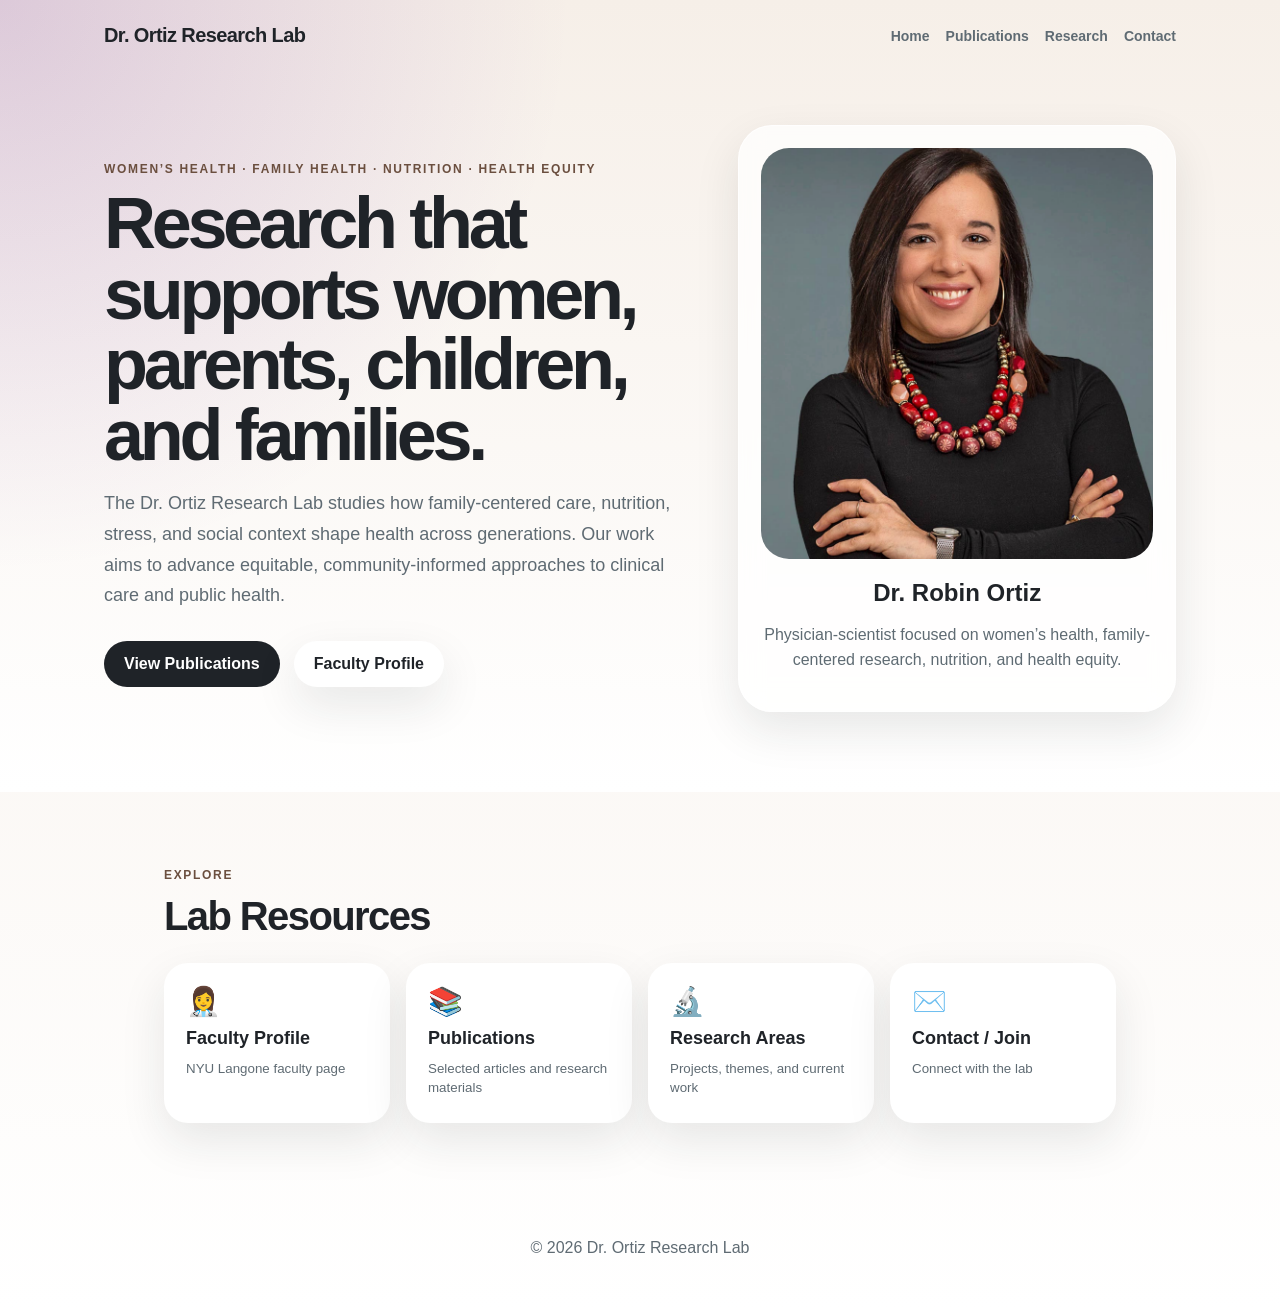
==== index.html @ 75bac5b7 "Add files via upload" ====
<!DOCTYPE html>
<html lang="en">
<head>
  <meta charset="UTF-8" />
  <meta name="viewport" content="width=device-width, initial-scale=1.0" />
  <title>Dr. Ortiz Research Lab</title>
  <link rel="stylesheet" href="style.css" />
</head>
<body>
  <header class="hero">
    <nav class="nav">
      <a class="brand" href="index.html">Dr. Ortiz Research Lab</a>
      <div class="nav-links">
        <a href="index.html">Home</a>
        <a href="publications.html">Publications</a>
        <a href="research.html">Research</a>
        <a href="contact.html">Contact</a>
      </div>
    </nav>

    <section class="hero-content">
      <div class="hero-text">
        <p class="eyebrow">Women’s Health · Family Health · Nutrition · Health Equity</p>
        <h1>Research that supports women, parents, children, and families.</h1>
        <p class="intro">
          The Dr. Ortiz Research Lab studies how family-centered care, nutrition, stress, and social context shape health across generations. Our work aims to advance equitable, community-informed approaches to clinical care and public health.
        </p>
        <div class="hero-buttons">
          <a class="primary-button" href="publications.html">View Publications</a>
          <a class="secondary-button" href="https://med.nyu.edu/faculty/robin-ortiz" target="_blank">Faculty Profile</a>
        </div>
      </div>
      <div class="hero-card">
        <img src="profile.png" alt="Dr. Robin Ortiz" />
        <h2>Dr. Robin Ortiz</h2>
        <p>Physician-scientist focused on women’s health, family-centered research, nutrition, and health equity.</p>
      </div>
    </section>
  </header>

  <main>
    <section class="section">
      <p class="section-label">Explore</p>
      <h2>Lab Resources</h2>
      <div class="link-grid">
        <a class="link-card" href="https://med.nyu.edu/faculty/robin-ortiz" target="_blank"><span>👩‍⚕️</span><strong>Faculty Profile</strong><small>NYU Langone faculty page</small></a>
        <a class="link-card" href="publications.html"><span>📚</span><strong>Publications</strong><small>Selected articles and research materials</small></a>
        <a class="link-card" href="research.html"><span>🔬</span><strong>Research Areas</strong><small>Projects, themes, and current work</small></a>
        <a class="link-card" href="contact.html"><span>✉️</span><strong>Contact / Join</strong><small>Connect with the lab</small></a>
      </div>
    </section>
  </main>

  <footer>
    <p>© 2026 Dr. Ortiz Research Lab</p>
  </footer>
</body>
</html>
---- style.css ----
:root{
  --cream:#f6efe8;
  --white:#ffffff;
  --ink:#1f2328;
  --muted:#5f6b73;
  --brown:#6b4f3f;
  --accent:#57068c;
  --shadow:0 18px 45px rgba(31,35,40,.10);
}
*{box-sizing:border-box}
body{margin:0;font-family:Arial,Helvetica,sans-serif;background:linear-gradient(180deg,var(--cream),#fff);color:var(--ink)}
a{color:inherit}
.nav{max-width:1120px;margin:0 auto;padding:24px;display:flex;align-items:center;justify-content:space-between;gap:18px}
.inner-nav{border-bottom:1px solid rgba(31,35,40,.08)}
.brand{text-decoration:none;font-weight:800;letter-spacing:-.03em;font-size:20px}
.nav-links{display:flex;gap:16px;flex-wrap:wrap}
.nav-links a{text-decoration:none;color:var(--muted);font-weight:700;font-size:14px}
.nav-links a:hover{color:var(--accent)}
.hero{min-height:88vh;background:radial-gradient(circle at top left,rgba(87,6,140,.16),transparent 38%),linear-gradient(180deg,var(--cream),#fff)}
.hero-content{max-width:1120px;margin:0 auto;padding:54px 24px 80px;display:grid;grid-template-columns:1.15fr .85fr;gap:42px;align-items:center}
.eyebrow,.section-label{text-transform:uppercase;letter-spacing:.14em;color:var(--brown);font-weight:800;font-size:12px}
h1{font-size:clamp(38px,6vw,72px);line-height:.98;letter-spacing:-.06em;margin:12px 0 18px}
.intro,.page-intro{font-size:18px;line-height:1.7;color:var(--muted);max-width:720px}
.hero-buttons{display:flex;gap:14px;flex-wrap:wrap;margin-top:30px}
.primary-button,.secondary-button{padding:14px 20px;border-radius:999px;text-decoration:none;font-weight:800;display:inline-block}
.primary-button{background:var(--ink);color:white}.secondary-button{background:white;color:var(--ink);box-shadow:var(--shadow)}
.hero-card{background:rgba(255,255,255,.72);backdrop-filter:blur(12px);border:1px solid rgba(255,255,255,.7);border-radius:34px;padding:22px;box-shadow:var(--shadow);text-align:center}
.hero-card img{width:100%;aspect-ratio:1/1.05;object-fit:cover;border-radius:28px;display:block}.hero-card h2{margin:20px 0 8px}.hero-card p{color:var(--muted);line-height:1.55}
.section,.page-container{max-width:1000px;margin:0 auto;padding:64px 24px}.section h2{font-size:40px;letter-spacing:-.04em;margin:10px 0 24px}
.link-grid{display:grid;grid-template-columns:repeat(4,1fr);gap:16px}.link-grid.single{grid-template-columns:repeat(3,1fr)}
.link-card{background:white;text-decoration:none;border-radius:24px;padding:22px;box-shadow:var(--shadow);transition:.2s;min-height:160px;display:flex;flex-direction:column;gap:10px}.link-card:hover,.paper:hover,.research-card:hover{transform:translateY(-4px)}.link-card span{font-size:28px}.link-card strong{font-size:18px}.link-card small{color:var(--muted);line-height:1.45}
.paper-list{display:grid;gap:18px;margin-top:34px}.paper{display:block;text-decoration:none;background:white;border-radius:24px;padding:24px;box-shadow:var(--shadow);transition:.2s}.paper h2{font-size:22px;margin:0 0 10px;line-height:1.35}.paper p{color:var(--brown);font-weight:800;margin:0}.back-link{display:inline-block;margin-top:32px;text-decoration:none;color:var(--brown);font-weight:800}
.research-grid{display:grid;grid-template-columns:repeat(2,1fr);gap:18px;margin-top:34px}.research-card{background:white;border-radius:24px;padding:26px;box-shadow:var(--shadow);transition:.2s}.research-card h2{margin-top:0}.research-card p{color:var(--muted);line-height:1.65}
footer{text-align:center;color:var(--muted);padding:36px 24px}
@media(max-width:820px){.hero-content{grid-template-columns:1fr}.link-grid,.link-grid.single,.research-grid{grid-template-columns:1fr}.nav{align-items:flex-start;flex-direction:column}h1{font-size:42px}}
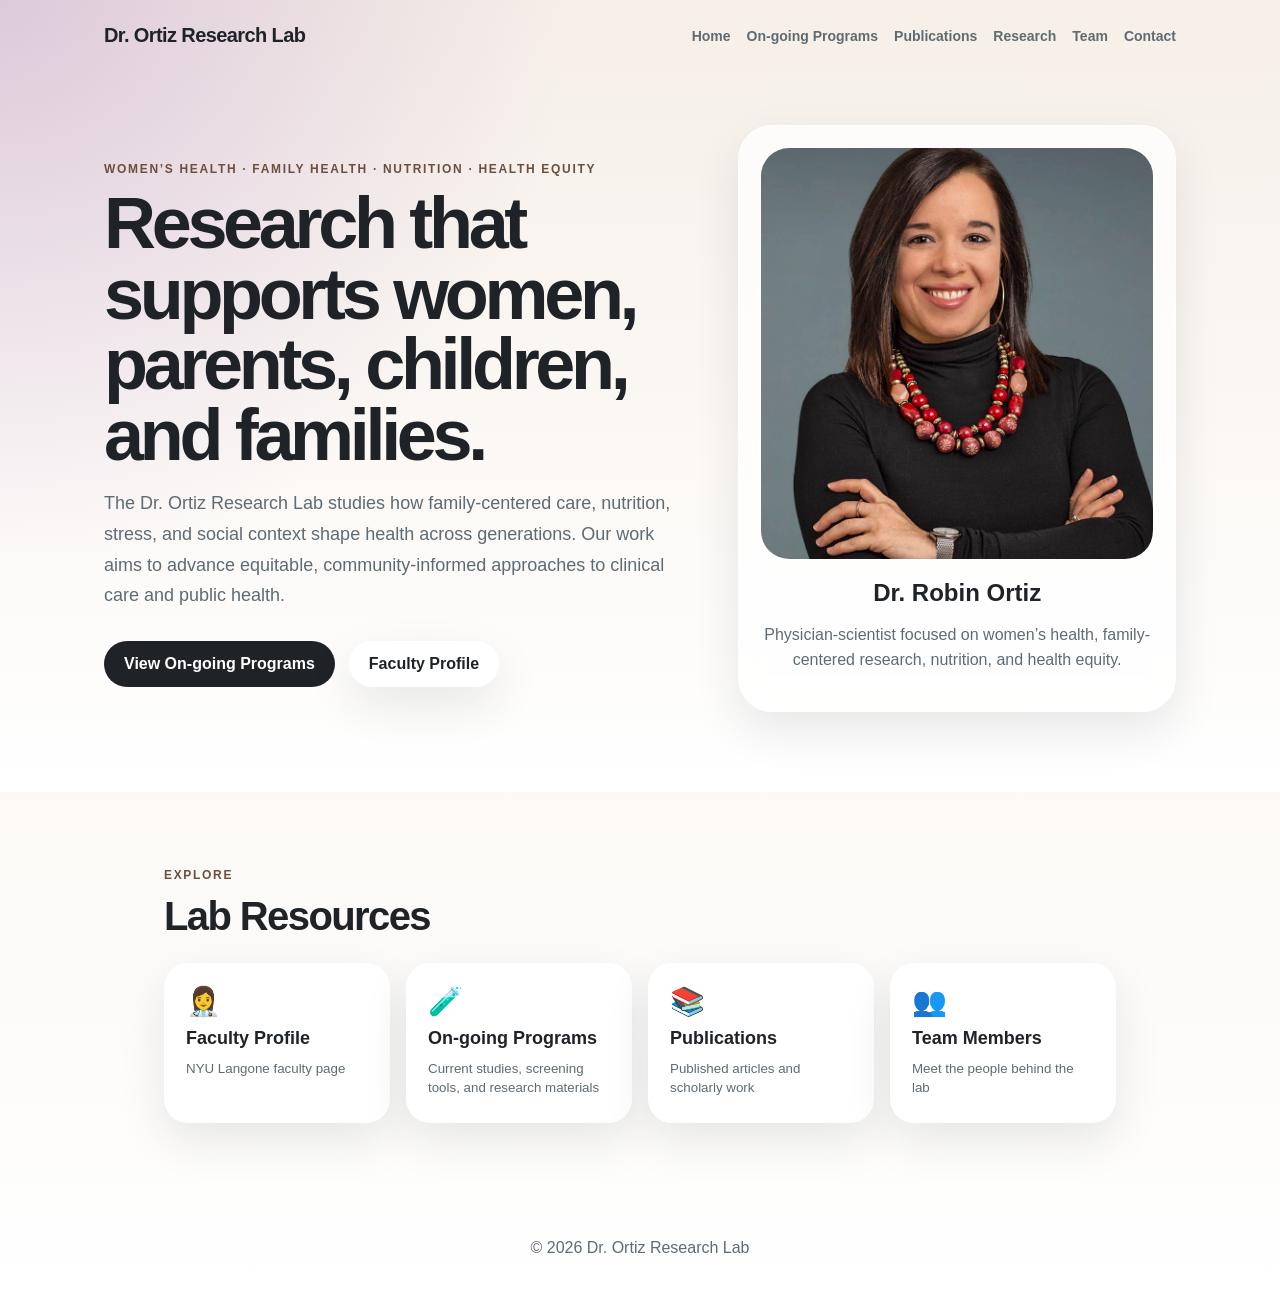
==== commit 229965ec: "Add files via upload" ====
--- a/index.html
+++ b/index.html
@@ -12,8 +12,10 @@
       <a class="brand" href="index.html">Dr. Ortiz Research Lab</a>
       <div class="nav-links">
         <a href="index.html">Home</a>
+        <a href="programs.html">On-going Programs</a>
         <a href="publications.html">Publications</a>
         <a href="research.html">Research</a>
+        <a href="team.html">Team</a>
         <a href="contact.html">Contact</a>
       </div>
     </nav>
@@ -26,7 +28,7 @@
           The Dr. Ortiz Research Lab studies how family-centered care, nutrition, stress, and social context shape health across generations. Our work aims to advance equitable, community-informed approaches to clinical care and public health.
         </p>
         <div class="hero-buttons">
-          <a class="primary-button" href="publications.html">View Publications</a>
+          <a class="primary-button" href="programs.html">View On-going Programs</a>
           <a class="secondary-button" href="https://med.nyu.edu/faculty/robin-ortiz" target="_blank">Faculty Profile</a>
         </div>
       </div>
@@ -44,9 +46,9 @@
       <h2>Lab Resources</h2>
       <div class="link-grid">
         <a class="link-card" href="https://med.nyu.edu/faculty/robin-ortiz" target="_blank"><span>👩‍⚕️</span><strong>Faculty Profile</strong><small>NYU Langone faculty page</small></a>
-        <a class="link-card" href="publications.html"><span>📚</span><strong>Publications</strong><small>Selected articles and research materials</small></a>
-        <a class="link-card" href="research.html"><span>🔬</span><strong>Research Areas</strong><small>Projects, themes, and current work</small></a>
-        <a class="link-card" href="contact.html"><span>✉️</span><strong>Contact / Join</strong><small>Connect with the lab</small></a>
+        <a class="link-card" href="programs.html"><span>🧪</span><strong>On-going Programs</strong><small>Current studies, screening tools, and research materials</small></a>
+        <a class="link-card" href="publications.html"><span>📚</span><strong>Publications</strong><small>Published articles and scholarly work</small></a>
+        <a class="link-card" href="team.html"><span>👥</span><strong>Team Members</strong><small>Meet the people behind the lab</small></a>
       </div>
     </section>
   </main>
--- a/style.css
+++ b/style.css
@@ -33,3 +33,5 @@
 .research-grid{display:grid;grid-template-columns:repeat(2,1fr);gap:18px;margin-top:34px}.research-card{background:white;border-radius:24px;padding:26px;box-shadow:var(--shadow);transition:.2s}.research-card h2{margin-top:0}.research-card p{color:var(--muted);line-height:1.65}
 footer{text-align:center;color:var(--muted);padding:36px 24px}
 @media(max-width:820px){.hero-content{grid-template-columns:1fr}.link-grid,.link-grid.single,.research-grid{grid-template-columns:1fr}.nav{align-items:flex-start;flex-direction:column}h1{font-size:42px}}
+.team-grid{display:grid;gap:18px;margin-top:34px}.team-card{background:white;border-radius:24px;padding:24px;box-shadow:var(--shadow);transition:.2s}.team-card:hover{transform:translateY(-4px)}.featured-team{display:grid;grid-template-columns:180px 1fr;gap:24px;align-items:center}.featured-team img{width:180px;height:180px;object-fit:cover;border-radius:24px}.team-card h2{margin:0 0 8px}.team-card p{color:var(--muted);line-height:1.65}.role{color:var(--brown)!important;font-weight:800;margin:0 0 8px}.team-card a{color:var(--accent);font-weight:800;text-decoration:none}.avatar-placeholder{width:82px;height:82px;border-radius:50%;background:rgba(87,6,140,.10);color:var(--accent);display:flex;align-items:center;justify-content:center;font-weight:900;font-size:22px;margin-bottom:16px}
+@media(max-width:820px){.featured-team{grid-template-columns:1fr}.featured-team img{width:100%;height:auto;aspect-ratio:1/1;}}
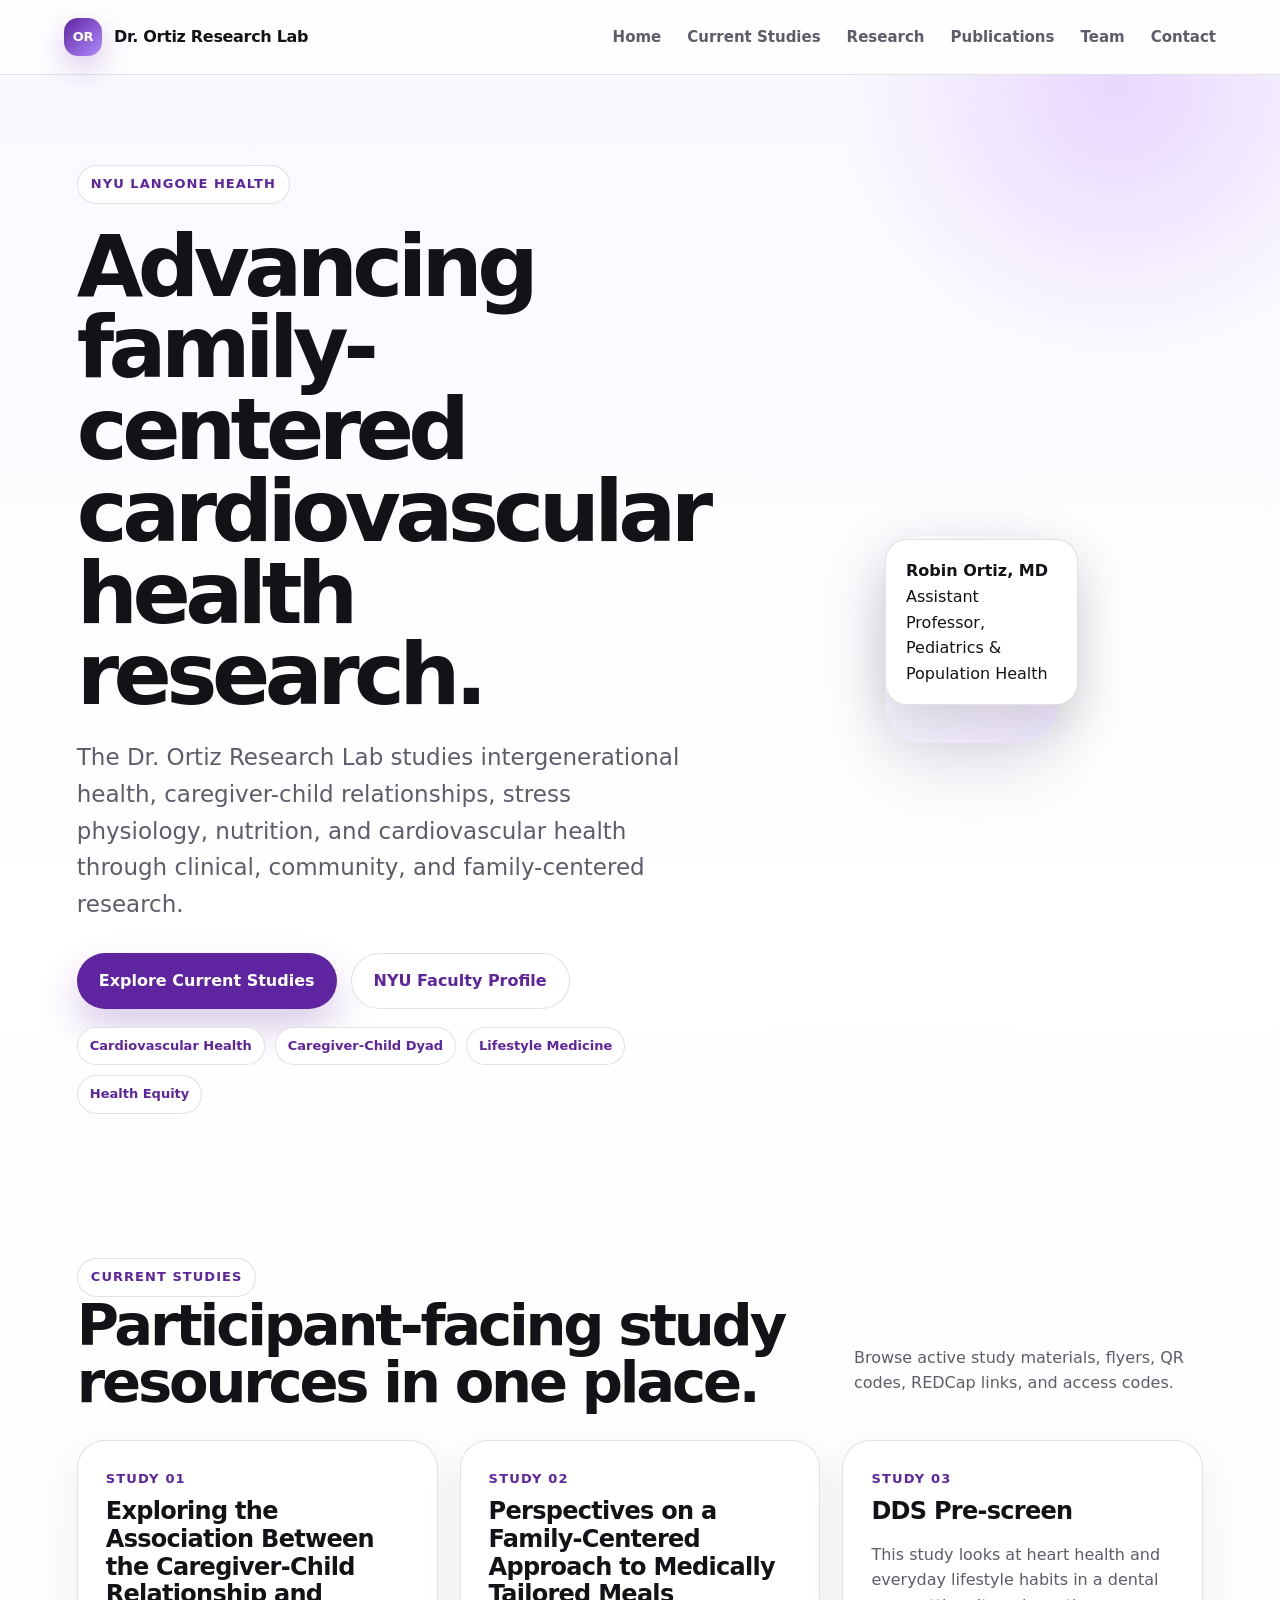
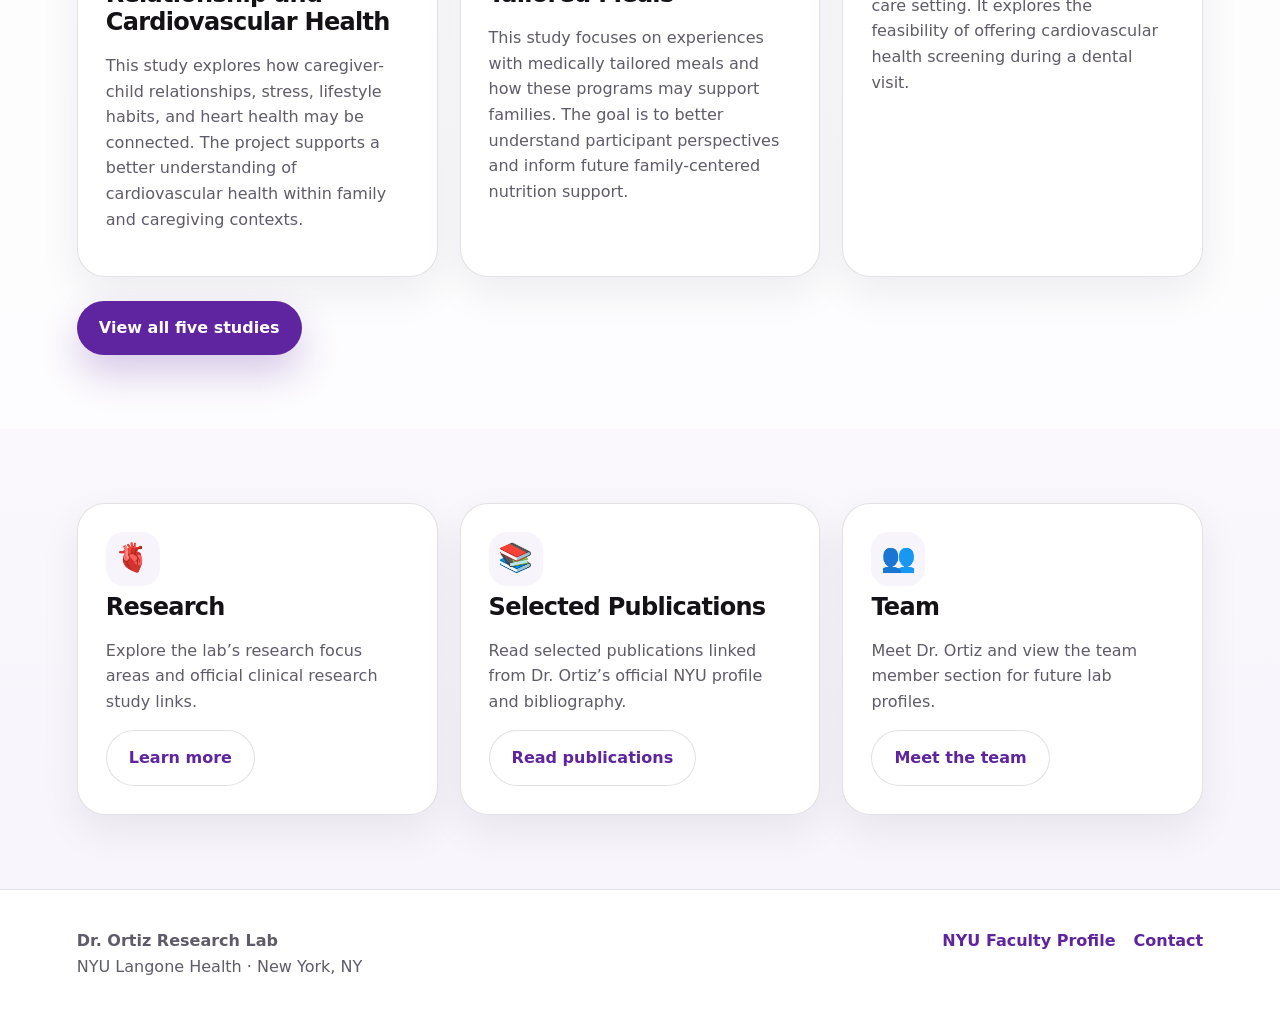
==== commit f8e6e12e: "Add files via upload" ====
--- a/index.html
+++ b/index.html
@@ -1,60 +1,33 @@
-<!DOCTYPE html>
-<html lang="en">
-<head>
-  <meta charset="UTF-8" />
-  <meta name="viewport" content="width=device-width, initial-scale=1.0" />
-  <title>Dr. Ortiz Research Lab</title>
-  <link rel="stylesheet" href="style.css" />
-</head>
-<body>
-  <header class="hero">
-    <nav class="nav">
-      <a class="brand" href="index.html">Dr. Ortiz Research Lab</a>
-      <div class="nav-links">
-        <a href="index.html">Home</a>
-        <a href="programs.html">On-going Programs</a>
-        <a href="publications.html">Publications</a>
-        <a href="research.html">Research</a>
-        <a href="team.html">Team</a>
-        <a href="contact.html">Contact</a>
-      </div>
-    </nav>
+<!doctype html><html lang="en"><head><meta charset="utf-8"><meta name="viewport" content="width=device-width,initial-scale=1"><title>Dr. Ortiz Research Lab</title><link rel="stylesheet" href="style.css"></head><body>
+<header class="site-header" id="top">
+  <a class="brand" href="index.html" aria-label="Dr. Ortiz Research Lab home">
+    <span class="brand-mark">OR</span>
+    <span>Dr. Ortiz Research Lab</span>
+  </a>
+  <button class="nav-toggle" aria-label="Open navigation" onclick="document.body.classList.toggle('nav-open')">☰</button>
+  <nav class="nav-links">
+    <a href="index.html">Home</a>
+    <a href="current-studies.html">Current Studies</a>
+    <a href="research.html">Research</a>
+    <a href="publications.html">Publications</a>
+    <a href="team.html">Team</a>
+    <a href="contact.html">Contact</a>
+  </nav>
+</header>
 
-    <section class="hero-content">
-      <div class="hero-text">
-        <p class="eyebrow">Women’s Health · Family Health · Nutrition · Health Equity</p>
-        <h1>Research that supports women, parents, children, and families.</h1>
-        <p class="intro">
-          The Dr. Ortiz Research Lab studies how family-centered care, nutrition, stress, and social context shape health across generations. Our work aims to advance equitable, community-informed approaches to clinical care and public health.
-        </p>
-        <div class="hero-buttons">
-          <a class="primary-button" href="programs.html">View On-going Programs</a>
-          <a class="secondary-button" href="https://med.nyu.edu/faculty/robin-ortiz" target="_blank">Faculty Profile</a>
-        </div>
-      </div>
-      <div class="hero-card">
-        <img src="profile.png" alt="Dr. Robin Ortiz" />
-        <h2>Dr. Robin Ortiz</h2>
-        <p>Physician-scientist focused on women’s health, family-centered research, nutrition, and health equity.</p>
-      </div>
-    </section>
-  </header>
+<section class="hero"><div class="hero-grid"><div><span class="eyebrow">NYU Langone Health</span><h1>Advancing family-centered cardiovascular health research.</h1><p class="lead">The Dr. Ortiz Research Lab studies intergenerational health, caregiver-child relationships, stress physiology, nutrition, and cardiovascular health through clinical, community, and family-centered research.</p><div class="hero-actions"><a class="btn primary" href="current-studies.html">Explore Current Studies</a><a class="btn secondary" href="https://med.nyu.edu/faculty/robin-ortiz" target="_blank" rel="noopener">NYU Faculty Profile</a></div><div class="pill-row"><span class="pill">Cardiovascular Health</span><span class="pill">Caregiver-Child Dyad</span><span class="pill">Lifestyle Medicine</span><span class="pill">Health Equity</span></div></div><div class="portrait-card"><img src="assets/images/dr-ortiz-profile.png" alt="Robin Ortiz, MD"><div class="floating-note"><strong>Robin Ortiz, MD</strong><br>Assistant Professor, Pediatrics & Population Health</div></div></div></section>
+<section class="section alt"><div class="wrap"><div class="section-head"><div><span class="eyebrow">Current Studies</span><h2>Participant-facing study resources in one place.</h2></div><p>Browse active study materials, flyers, QR codes, REDCap links, and access codes.</p></div><div class="grid three"><a class="card" href="current-studies.html#caregiver-heart-health" style="text-decoration:none;color:inherit"><div class="study-number">Study 01</div><h3>Exploring the Association Between the Caregiver-Child Relationship and Cardiovascular Health</h3><p>This study explores how caregiver-child relationships, stress, lifestyle habits, and heart health may be connected. The project supports a better understanding of cardiovascular health within family and caregiving contexts.</p></a><a class="card" href="current-studies.html#family-centered-mtm" style="text-decoration:none;color:inherit"><div class="study-number">Study 02</div><h3>Perspectives on a Family-Centered Approach to Medically Tailored Meals</h3><p>This study focuses on experiences with medically tailored meals and how these programs may support families. The goal is to better understand participant perspectives and inform future family-centered nutrition support.</p></a><a class="card" href="current-studies.html#dds-prescreen" style="text-decoration:none;color:inherit"><div class="study-number">Study 03</div><h3>DDS Pre-screen</h3><p>This study looks at heart health and everyday lifestyle habits in a dental care setting. It explores the feasibility of offering cardiovascular health screening during a dental visit.</p></a></div><div style="margin-top:24px"><a class="btn primary" href="current-studies.html">View all five studies</a></div></div></section>
+<section class="section"><div class="wrap"><div class="grid three"><div class="card"><div class="icon">🫀</div><h3>Research</h3><p>Explore the lab’s research focus areas and official clinical research study links.</p><a class="btn secondary" href="research.html">Learn more</a></div><div class="card"><div class="icon">📚</div><h3>Selected Publications</h3><p>Read selected publications linked from Dr. Ortiz’s official NYU profile and bibliography.</p><a class="btn secondary" href="publications.html">Read publications</a></div><div class="card"><div class="icon">👥</div><h3>Team</h3><p>Meet Dr. Ortiz and view the team member section for future lab profiles.</p><a class="btn secondary" href="team.html">Meet the team</a></div></div></div></section>
 
-  <main>
-    <section class="section">
-      <p class="section-label">Explore</p>
-      <h2>Lab Resources</h2>
-      <div class="link-grid">
-        <a class="link-card" href="https://med.nyu.edu/faculty/robin-ortiz" target="_blank"><span>👩‍⚕️</span><strong>Faculty Profile</strong><small>NYU Langone faculty page</small></a>
-        <a class="link-card" href="programs.html"><span>🧪</span><strong>On-going Programs</strong><small>Current studies, screening tools, and research materials</small></a>
-        <a class="link-card" href="publications.html"><span>📚</span><strong>Publications</strong><small>Published articles and scholarly work</small></a>
-        <a class="link-card" href="team.html"><span>👥</span><strong>Team Members</strong><small>Meet the people behind the lab</small></a>
-      </div>
-    </section>
-  </main>
-
-  <footer>
-    <p>© 2026 Dr. Ortiz Research Lab</p>
-  </footer>
-</body>
-</html>
+<footer class="site-footer">
+  <div>
+    <strong>Dr. Ortiz Research Lab</strong><br>
+    NYU Langone Health · New York, NY
+  </div>
+  <div class="footer-links">
+    <a href="https://med.nyu.edu/faculty/robin-ortiz" target="_blank" rel="noopener">NYU Faculty Profile</a>
+    <a href="contact.html">Contact</a>
+  </div>
+</footer>
+<script src="script.js"></script>
+</body></html>
--- a/style.css
+++ b/style.css
@@ -1,37 +1,8 @@
+
 :root{
-  --cream:#f6efe8;
-  --white:#ffffff;
-  --ink:#1f2328;
-  --muted:#5f6b73;
-  --brown:#6b4f3f;
-  --accent:#57068c;
-  --shadow:0 18px 45px rgba(31,35,40,.10);
+  --ink:#141217; --muted:#5f5b69; --soft:#f7f4fb; --card:#ffffff; --purple:#5f249f;
+  --purple-2:#7b3fc7; --violet:#eadfff; --plum:#30124f; --red:#e53935; --gold:#f7c948;
+  --line:rgba(20,18,23,.12); --shadow:0 24px 70px rgba(42,18,71,.13); --radius:28px;
 }
-*{box-sizing:border-box}
-body{margin:0;font-family:Arial,Helvetica,sans-serif;background:linear-gradient(180deg,var(--cream),#fff);color:var(--ink)}
-a{color:inherit}
-.nav{max-width:1120px;margin:0 auto;padding:24px;display:flex;align-items:center;justify-content:space-between;gap:18px}
-.inner-nav{border-bottom:1px solid rgba(31,35,40,.08)}
-.brand{text-decoration:none;font-weight:800;letter-spacing:-.03em;font-size:20px}
-.nav-links{display:flex;gap:16px;flex-wrap:wrap}
-.nav-links a{text-decoration:none;color:var(--muted);font-weight:700;font-size:14px}
-.nav-links a:hover{color:var(--accent)}
-.hero{min-height:88vh;background:radial-gradient(circle at top left,rgba(87,6,140,.16),transparent 38%),linear-gradient(180deg,var(--cream),#fff)}
-.hero-content{max-width:1120px;margin:0 auto;padding:54px 24px 80px;display:grid;grid-template-columns:1.15fr .85fr;gap:42px;align-items:center}
-.eyebrow,.section-label{text-transform:uppercase;letter-spacing:.14em;color:var(--brown);font-weight:800;font-size:12px}
-h1{font-size:clamp(38px,6vw,72px);line-height:.98;letter-spacing:-.06em;margin:12px 0 18px}
-.intro,.page-intro{font-size:18px;line-height:1.7;color:var(--muted);max-width:720px}
-.hero-buttons{display:flex;gap:14px;flex-wrap:wrap;margin-top:30px}
-.primary-button,.secondary-button{padding:14px 20px;border-radius:999px;text-decoration:none;font-weight:800;display:inline-block}
-.primary-button{background:var(--ink);color:white}.secondary-button{background:white;color:var(--ink);box-shadow:var(--shadow)}
-.hero-card{background:rgba(255,255,255,.72);backdrop-filter:blur(12px);border:1px solid rgba(255,255,255,.7);border-radius:34px;padding:22px;box-shadow:var(--shadow);text-align:center}
-.hero-card img{width:100%;aspect-ratio:1/1.05;object-fit:cover;border-radius:28px;display:block}.hero-card h2{margin:20px 0 8px}.hero-card p{color:var(--muted);line-height:1.55}
-.section,.page-container{max-width:1000px;margin:0 auto;padding:64px 24px}.section h2{font-size:40px;letter-spacing:-.04em;margin:10px 0 24px}
-.link-grid{display:grid;grid-template-columns:repeat(4,1fr);gap:16px}.link-grid.single{grid-template-columns:repeat(3,1fr)}
-.link-card{background:white;text-decoration:none;border-radius:24px;padding:22px;box-shadow:var(--shadow);transition:.2s;min-height:160px;display:flex;flex-direction:column;gap:10px}.link-card:hover,.paper:hover,.research-card:hover{transform:translateY(-4px)}.link-card span{font-size:28px}.link-card strong{font-size:18px}.link-card small{color:var(--muted);line-height:1.45}
-.paper-list{display:grid;gap:18px;margin-top:34px}.paper{display:block;text-decoration:none;background:white;border-radius:24px;padding:24px;box-shadow:var(--shadow);transition:.2s}.paper h2{font-size:22px;margin:0 0 10px;line-height:1.35}.paper p{color:var(--brown);font-weight:800;margin:0}.back-link{display:inline-block;margin-top:32px;text-decoration:none;color:var(--brown);font-weight:800}
-.research-grid{display:grid;grid-template-columns:repeat(2,1fr);gap:18px;margin-top:34px}.research-card{background:white;border-radius:24px;padding:26px;box-shadow:var(--shadow);transition:.2s}.research-card h2{margin-top:0}.research-card p{color:var(--muted);line-height:1.65}
-footer{text-align:center;color:var(--muted);padding:36px 24px}
-@media(max-width:820px){.hero-content{grid-template-columns:1fr}.link-grid,.link-grid.single,.research-grid{grid-template-columns:1fr}.nav{align-items:flex-start;flex-direction:column}h1{font-size:42px}}
-.team-grid{display:grid;gap:18px;margin-top:34px}.team-card{background:white;border-radius:24px;padding:24px;box-shadow:var(--shadow);transition:.2s}.team-card:hover{transform:translateY(-4px)}.featured-team{display:grid;grid-template-columns:180px 1fr;gap:24px;align-items:center}.featured-team img{width:180px;height:180px;object-fit:cover;border-radius:24px}.team-card h2{margin:0 0 8px}.team-card p{color:var(--muted);line-height:1.65}.role{color:var(--brown)!important;font-weight:800;margin:0 0 8px}.team-card a{color:var(--accent);font-weight:800;text-decoration:none}.avatar-placeholder{width:82px;height:82px;border-radius:50%;background:rgba(87,6,140,.10);color:var(--accent);display:flex;align-items:center;justify-content:center;font-weight:900;font-size:22px;margin-bottom:16px}
-@media(max-width:820px){.featured-team{grid-template-columns:1fr}.featured-team img{width:100%;height:auto;aspect-ratio:1/1;}}
+*{box-sizing:border-box} html{scroll-behavior:smooth} body{margin:0;font-family:Inter, ui-sans-serif, system-ui, -apple-system, BlinkMacSystemFont, "Segoe UI", sans-serif;color:var(--ink);background:linear-gradient(180deg,#faf8ff 0%,#fff 36%,#f7f4fb 100%);line-height:1.6}.serif{font-family:Georgia, 'Times New Roman', serif}.site-header{position:sticky;top:0;z-index:50;display:flex;align-items:center;justify-content:space-between;padding:18px clamp(20px,5vw,72px);background:rgba(255,255,255,.82);backdrop-filter:blur(20px);border-bottom:1px solid var(--line)}.brand{display:flex;align-items:center;gap:12px;color:var(--ink);text-decoration:none;font-weight:800;letter-spacing:-.02em}.brand-mark{display:grid;place-items:center;width:38px;height:38px;border-radius:14px;background:linear-gradient(135deg,var(--purple),#b18cff);color:white;font-size:13px;box-shadow:0 12px 30px rgba(95,36,159,.25)}.nav-links{display:flex;gap:26px;align-items:center}.nav-links a{color:var(--muted);text-decoration:none;font-weight:700;font-size:15px}.nav-links a:hover{color:var(--purple)}.nav-toggle{display:none;border:0;background:var(--soft);border-radius:12px;padding:9px 12px;font-size:20px}.hero{position:relative;overflow:hidden;padding:90px clamp(22px,6vw,84px) 70px}.hero:before{content:"";position:absolute;inset:-25% -10% auto auto;width:580px;height:580px;background:radial-gradient(circle,#e8d8ff 0,#fff0 68%);z-index:-1}.hero-grid{max-width:1180px;margin:auto;display:grid;grid-template-columns:1.05fr .95fr;gap:54px;align-items:center}.eyebrow{display:inline-flex;align-items:center;gap:8px;padding:8px 13px;border:1px solid var(--line);border-radius:999px;background:#fff;color:var(--purple);font-weight:800;font-size:13px;text-transform:uppercase;letter-spacing:.08em}.hero h1{font-size:clamp(44px,7vw,86px);line-height:.95;margin:22px 0;letter-spacing:-.065em}.hero p.lead{font-size:clamp(18px,2vw,23px);color:var(--muted);max-width:760px}.hero-actions{display:flex;gap:14px;flex-wrap:wrap;margin-top:30px}.btn{display:inline-flex;align-items:center;justify-content:center;gap:10px;border:0;border-radius:999px;padding:14px 22px;font-weight:800;text-decoration:none;cursor:pointer;transition:.2s ease}.btn.primary{background:var(--purple);color:white;box-shadow:0 18px 38px rgba(95,36,159,.24)}.btn.secondary{background:#fff;color:var(--purple);border:1px solid var(--line)}.btn:hover{transform:translateY(-2px)}.portrait-card{position:relative;max-width:470px;margin:auto;padding:16px;border-radius:38px;background:linear-gradient(135deg,#fff,#f0e8ff);box-shadow:var(--shadow)}.portrait-card img{width:100%;border-radius:28px;display:block;aspect-ratio:4/5;object-fit:cover}.floating-note{position:absolute;right:-20px;bottom:38px;background:#fff;border:1px solid var(--line);border-radius:22px;padding:18px 20px;box-shadow:0 20px 50px rgba(0,0,0,.14);max-width:260px}.section{padding:74px clamp(22px,6vw,84px)}.section.alt{background:rgba(255,255,255,.65)}.wrap{max-width:1180px;margin:auto}.section-head{display:flex;justify-content:space-between;gap:28px;align-items:end;margin-bottom:28px}.section-head h2,.page-title h1{font-size:clamp(34px,4.5vw,58px);letter-spacing:-.055em;line-height:1;margin:0}.section-head p,.page-title p{color:var(--muted);max-width:680px}.grid{display:grid;gap:22px}.grid.three{grid-template-columns:repeat(3,1fr)}.grid.two{grid-template-columns:repeat(2,1fr)}.card{background:var(--card);border:1px solid var(--line);border-radius:var(--radius);padding:28px;box-shadow:0 16px 40px rgba(32,18,48,.07)}.card h3{font-size:24px;line-height:1.16;margin:8px 0 10px;letter-spacing:-.03em}.card p{color:var(--muted)}.icon{font-size:28px;width:54px;height:54px;border-radius:18px;background:var(--soft);display:grid;place-items:center}.page-hero{padding:72px clamp(22px,6vw,84px) 30px;background:linear-gradient(135deg,#fff 0%,#f0e7ff 100%);border-bottom:1px solid var(--line)}.page-title{max-width:1000px;margin:auto}.study-list{display:grid;gap:28px}.study-card{display:grid;grid-template-columns:1fr 360px;gap:28px;align-items:start;background:#fff;border:1px solid var(--line);border-radius:32px;padding:30px;box-shadow:var(--shadow);scroll-margin-top:100px}.study-number{font-weight:900;color:var(--purple);font-size:13px;text-transform:uppercase;letter-spacing:.09em}.study-card h2{font-size:clamp(26px,3vw,40px);line-height:1.08;letter-spacing:-.045em;margin:10px 0 16px}.study-intro{color:var(--muted);font-size:17px}.resource-block{margin-top:22px;padding-top:22px;border-top:1px solid var(--line)}.resource-block h3{margin:0 0 12px;font-size:17px;text-transform:uppercase;letter-spacing:.09em;color:var(--plum)}.flyer-gallery{display:grid;grid-template-columns:repeat(2,minmax(0,1fr));gap:12px}.flyer-gallery.one{grid-template-columns:1fr}.flyer-img{width:100%;border-radius:18px;border:1px solid var(--line);background:#fff;box-shadow:0 14px 30px rgba(0,0,0,.08)}.side-panel{position:sticky;top:96px;background:linear-gradient(180deg,#f7f3ff,#fff);border:1px solid var(--line);border-radius:28px;padding:22px}.qr-img{width:100%;max-width:240px;display:block;margin:0 auto 18px;border-radius:14px;background:#fff;border:10px solid #fff;box-shadow:0 12px 28px rgba(0,0,0,.08)}.access-code{display:flex;align-items:center;justify-content:space-between;gap:10px;background:#fff;border:1px dashed rgba(95,36,159,.45);border-radius:18px;padding:14px 16px;font-weight:900;color:var(--purple);letter-spacing:.04em}.copy{border:0;border-radius:999px;background:var(--violet);color:var(--purple);font-weight:900;padding:8px 12px;cursor:pointer}.empty-note{font-size:14px;color:var(--muted);font-style:italic}.pub{display:block;text-decoration:none;color:var(--ink);background:#fff;border:1px solid var(--line);border-radius:24px;padding:24px;transition:.2s}.pub:hover{transform:translateY(-3px);box-shadow:0 18px 45px rgba(32,18,48,.1)}.pub small{color:var(--purple);font-weight:900;text-transform:uppercase;letter-spacing:.08em}.team-photo{width:160px;height:160px;border-radius:40px;object-fit:cover}.contact-card a{color:var(--purple);font-weight:900}.site-footer{display:flex;justify-content:space-between;gap:20px;padding:38px clamp(22px,6vw,84px);border-top:1px solid var(--line);background:#fff;color:var(--muted)}.footer-links{display:flex;gap:18px;flex-wrap:wrap}.footer-links a{color:var(--purple);font-weight:800;text-decoration:none}.pill-row{display:flex;gap:10px;flex-wrap:wrap;margin-top:18px}.pill{padding:8px 12px;border-radius:999px;background:#fff;border:1px solid var(--line);color:var(--purple);font-weight:800;font-size:13px}.mini-list{list-style:none;padding:0;margin:0;display:grid;gap:10px}.mini-list li{padding-left:24px;position:relative;color:var(--muted)}.mini-list li:before{content:"•";position:absolute;left:0;color:var(--purple);font-weight:900}.notice{border-left:4px solid var(--purple);background:#fff;padding:16px 18px;border-radius:16px;color:var(--muted)}
+@media (max-width:900px){.hero-grid,.study-card,.grid.two,.grid.three{grid-template-columns:1fr}.floating-note{position:static;margin-top:14px}.side-panel{position:static}.section-head{display:block}.site-footer{display:block}.footer-links{margin-top:14px}.nav-toggle{display:block}.nav-links{position:fixed;top:74px;left:16px;right:16px;display:none;flex-direction:column;background:#fff;border:1px solid var(--line);border-radius:22px;padding:20px;box-shadow:var(--shadow)}body.nav-open .nav-links{display:flex}.study-card{padding:20px}.flyer-gallery{grid-template-columns:1fr}.hero{padding-top:54px}}
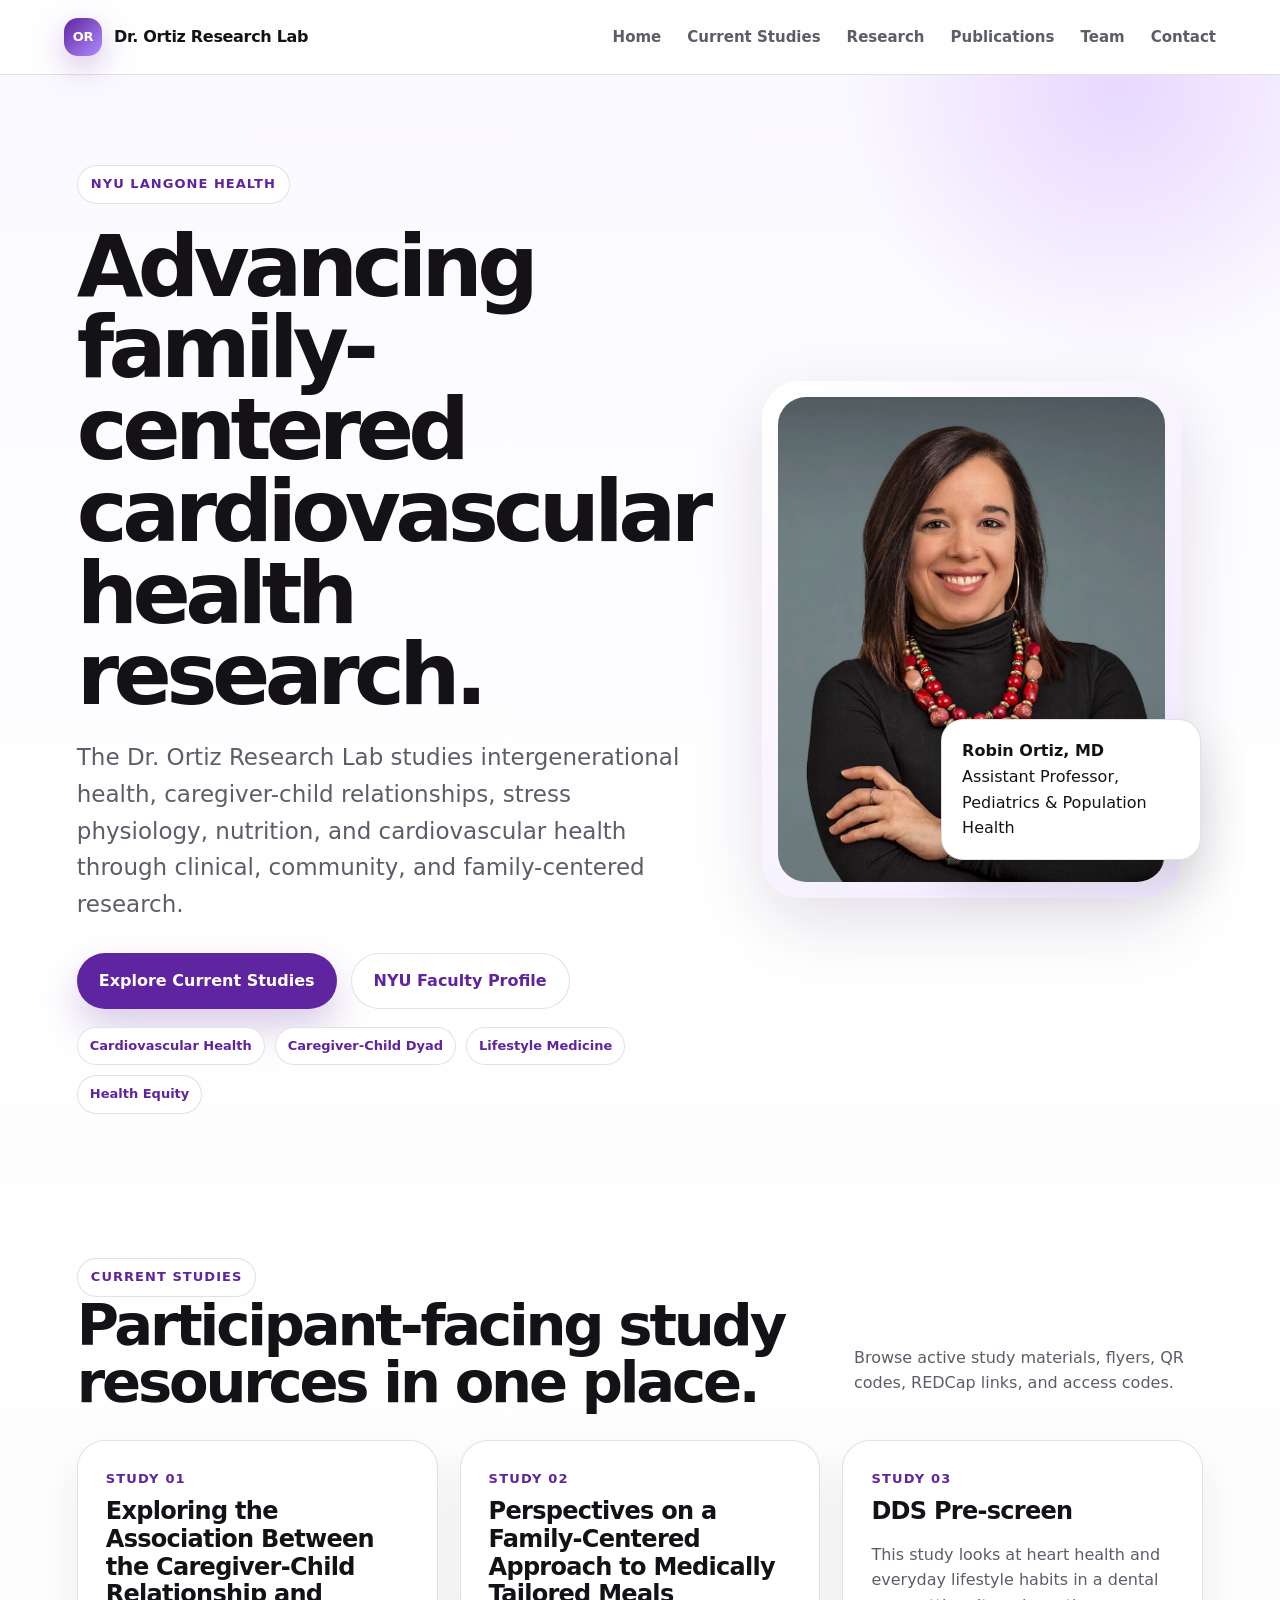
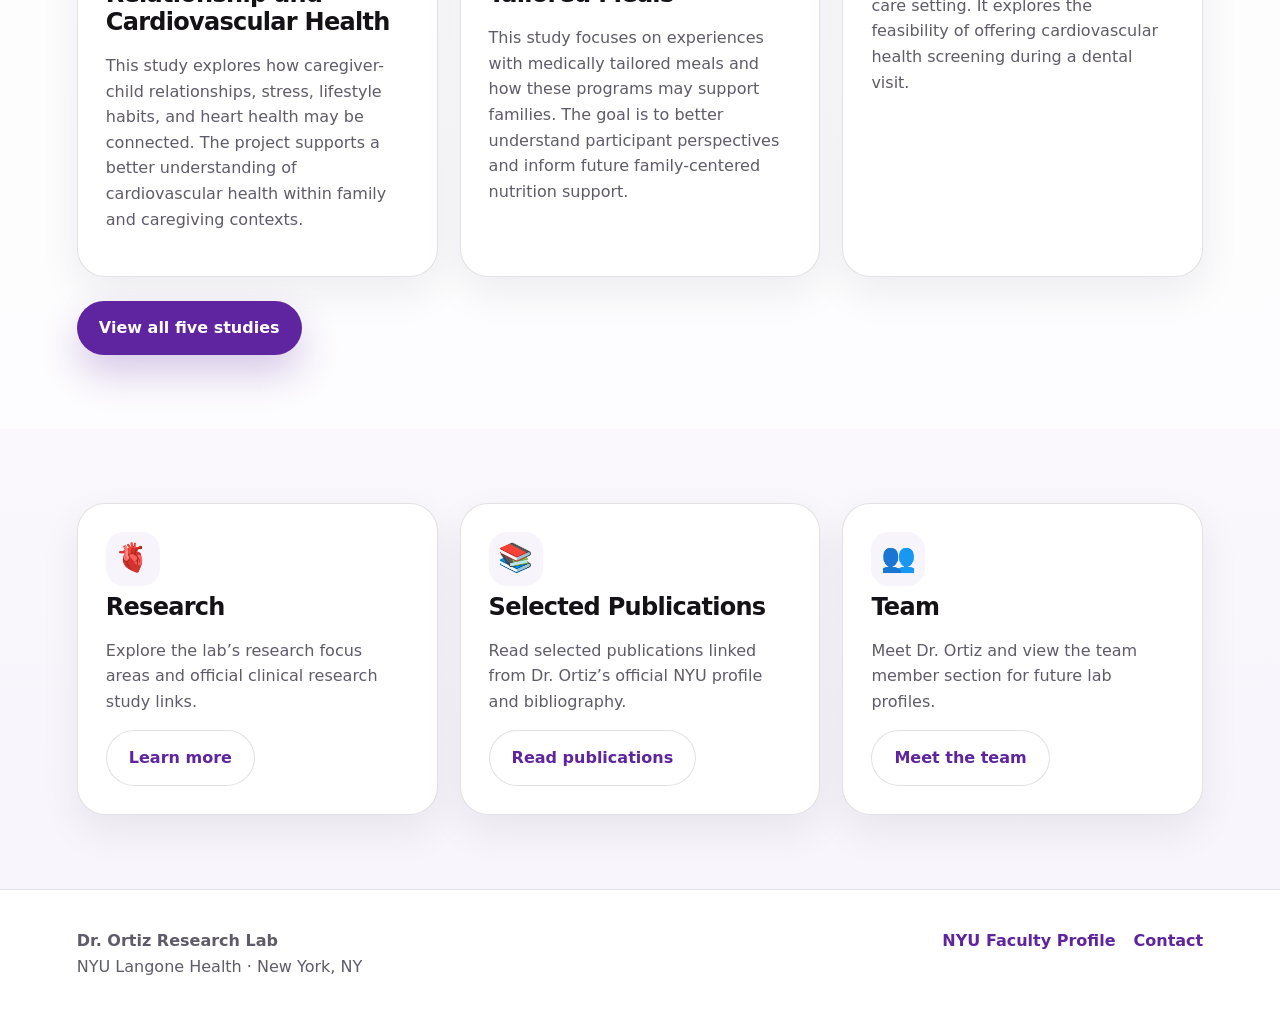
==== commit 1b662d87: "Add files via upload" ====
--- a/index.html
+++ b/index.html
@@ -15,7 +15,7 @@
   </nav>
 </header>
 
-<section class="hero"><div class="hero-grid"><div><span class="eyebrow">NYU Langone Health</span><h1>Advancing family-centered cardiovascular health research.</h1><p class="lead">The Dr. Ortiz Research Lab studies intergenerational health, caregiver-child relationships, stress physiology, nutrition, and cardiovascular health through clinical, community, and family-centered research.</p><div class="hero-actions"><a class="btn primary" href="current-studies.html">Explore Current Studies</a><a class="btn secondary" href="https://med.nyu.edu/faculty/robin-ortiz" target="_blank" rel="noopener">NYU Faculty Profile</a></div><div class="pill-row"><span class="pill">Cardiovascular Health</span><span class="pill">Caregiver-Child Dyad</span><span class="pill">Lifestyle Medicine</span><span class="pill">Health Equity</span></div></div><div class="portrait-card"><img src="assets/images/dr-ortiz-profile.png" alt="Robin Ortiz, MD"><div class="floating-note"><strong>Robin Ortiz, MD</strong><br>Assistant Professor, Pediatrics & Population Health</div></div></div></section>
+<section class="hero"><div class="hero-grid"><div><span class="eyebrow">NYU Langone Health</span><h1>Advancing family-centered cardiovascular health research.</h1><p class="lead">The Dr. Ortiz Research Lab studies intergenerational health, caregiver-child relationships, stress physiology, nutrition, and cardiovascular health through clinical, community, and family-centered research.</p><div class="hero-actions"><a class="btn primary" href="current-studies.html">Explore Current Studies</a><a class="btn secondary" href="https://med.nyu.edu/faculty/robin-ortiz" target="_blank" rel="noopener">NYU Faculty Profile</a></div><div class="pill-row"><span class="pill">Cardiovascular Health</span><span class="pill">Caregiver-Child Dyad</span><span class="pill">Lifestyle Medicine</span><span class="pill">Health Equity</span></div></div><div class="portrait-card"><img src="dr-ortiz-profile.png" alt="Robin Ortiz, MD"><div class="floating-note"><strong>Robin Ortiz, MD</strong><br>Assistant Professor, Pediatrics & Population Health</div></div></div></section>
 <section class="section alt"><div class="wrap"><div class="section-head"><div><span class="eyebrow">Current Studies</span><h2>Participant-facing study resources in one place.</h2></div><p>Browse active study materials, flyers, QR codes, REDCap links, and access codes.</p></div><div class="grid three"><a class="card" href="current-studies.html#caregiver-heart-health" style="text-decoration:none;color:inherit"><div class="study-number">Study 01</div><h3>Exploring the Association Between the Caregiver-Child Relationship and Cardiovascular Health</h3><p>This study explores how caregiver-child relationships, stress, lifestyle habits, and heart health may be connected. The project supports a better understanding of cardiovascular health within family and caregiving contexts.</p></a><a class="card" href="current-studies.html#family-centered-mtm" style="text-decoration:none;color:inherit"><div class="study-number">Study 02</div><h3>Perspectives on a Family-Centered Approach to Medically Tailored Meals</h3><p>This study focuses on experiences with medically tailored meals and how these programs may support families. The goal is to better understand participant perspectives and inform future family-centered nutrition support.</p></a><a class="card" href="current-studies.html#dds-prescreen" style="text-decoration:none;color:inherit"><div class="study-number">Study 03</div><h3>DDS Pre-screen</h3><p>This study looks at heart health and everyday lifestyle habits in a dental care setting. It explores the feasibility of offering cardiovascular health screening during a dental visit.</p></a></div><div style="margin-top:24px"><a class="btn primary" href="current-studies.html">View all five studies</a></div></div></section>
 <section class="section"><div class="wrap"><div class="grid three"><div class="card"><div class="icon">🫀</div><h3>Research</h3><p>Explore the lab’s research focus areas and official clinical research study links.</p><a class="btn secondary" href="research.html">Learn more</a></div><div class="card"><div class="icon">📚</div><h3>Selected Publications</h3><p>Read selected publications linked from Dr. Ortiz’s official NYU profile and bibliography.</p><a class="btn secondary" href="publications.html">Read publications</a></div><div class="card"><div class="icon">👥</div><h3>Team</h3><p>Meet Dr. Ortiz and view the team member section for future lab profiles.</p><a class="btn secondary" href="team.html">Meet the team</a></div></div></div></section>
 
